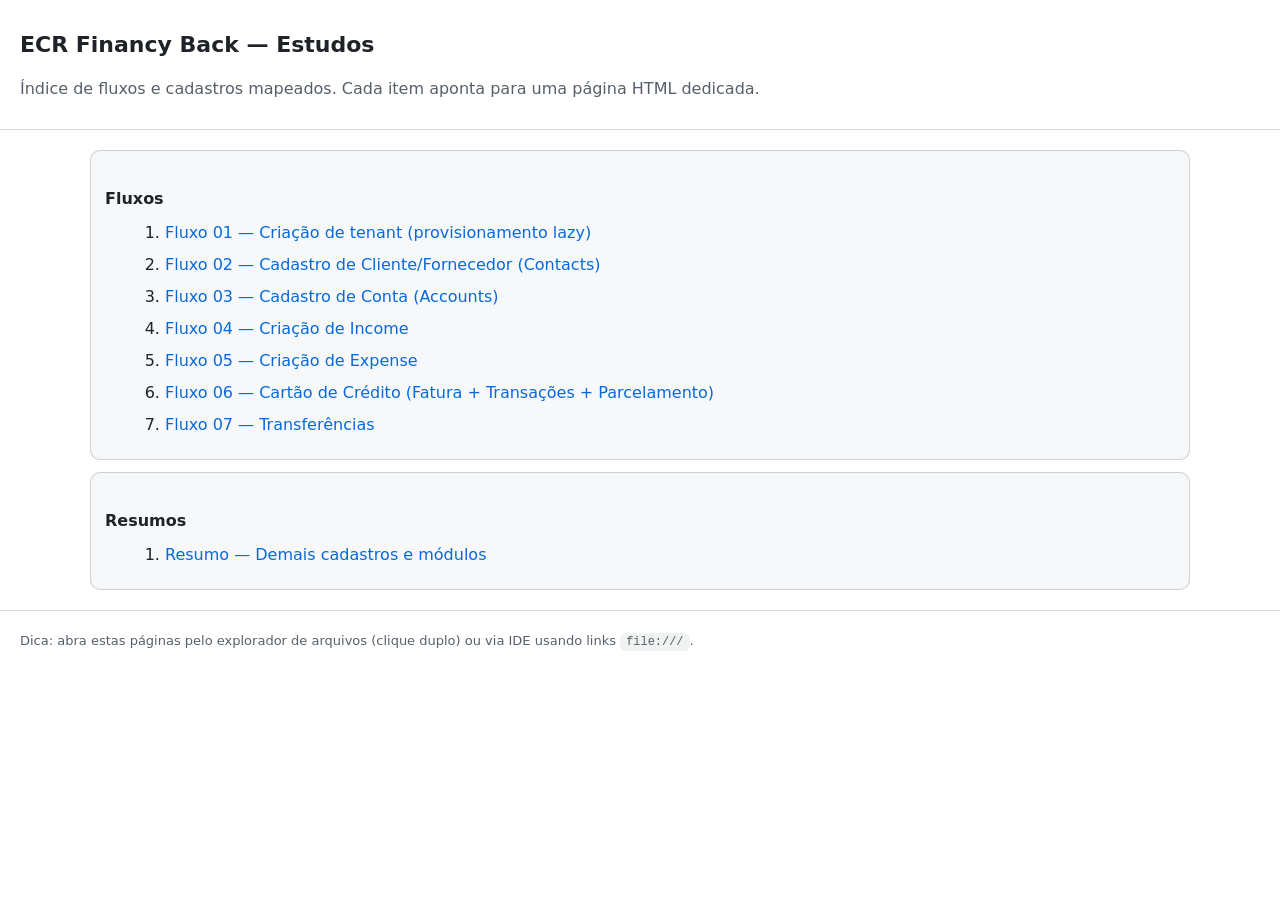
==== study/index.html @ fd9f809b "study: Add" ====
<!doctype html>
<html lang="pt-BR">
  <head>
    <meta charset="utf-8" />
    <meta name="viewport" content="width=device-width, initial-scale=1" />
    <title>ECR Financy Back — Estudos (Index)</title>
    <style>
      :root {
        color-scheme: light dark;
        --bg: #0b0f14;
        --panel: #121923;
        --text: #e6edf3;
        --muted: #a4b1c0;
        --link: #7aa2ff;
        --border: rgba(255, 255, 255, 0.12);
        --code: rgba(255, 255, 255, 0.06);
      }
      @media (prefers-color-scheme: light) {
        :root {
          --bg: #ffffff;
          --panel: #f6f8fa;
          --text: #1f2328;
          --muted: #57606a;
          --link: #0969da;
          --border: rgba(31, 35, 40, 0.18);
          --code: rgba(31, 35, 40, 0.06);
        }
      }
      body {
        margin: 0;
        padding: 0;
        font-family:
          ui-sans-serif,
          system-ui,
          -apple-system,
          Segoe UI,
          Roboto,
          Helvetica,
          Arial;
        background: var(--bg);
        color: var(--text);
        line-height: 1.5;
      }
      header {
        padding: 28px 20px 12px;
        border-bottom: 1px solid var(--border);
      }
      main {
        max-width: 1100px;
        margin: 0 auto;
        padding: 20px;
      }
      h1 {
        margin: 0 0 8px;
        font-size: 22px;
        font-weight: 700;
      }
      h2 {
        margin: 22px 0 10px;
        font-size: 16px;
      }
      .muted {
        color: var(--muted);
      }
      .panel {
        background: var(--panel);
        border: 1px solid var(--border);
        border-radius: 10px;
        padding: 14px 14px;
      }
      a {
        color: var(--link);
        text-decoration: none;
      }
      a:hover {
        text-decoration: underline;
      }
      code {
        background: var(--code);
        padding: 2px 6px;
        border-radius: 6px;
        font-family: ui-monospace, SFMono-Regular, Menlo, Monaco, Consolas, "Liberation Mono",
          "Courier New", monospace;
        font-size: 0.92em;
      }
      ol {
        margin: 10px 0 0 20px;
      }
      li {
        margin: 8px 0;
      }
      footer {
        padding: 20px;
        border-top: 1px solid var(--border);
        color: var(--muted);
        font-size: 13px;
      }
    </style>
  </head>
  <body>
    <header>
      <h1>ECR Financy Back — Estudos</h1>
      <p class="muted">
        Índice de fluxos e cadastros mapeados. Cada item aponta para uma página HTML dedicada.
      </p>
    </header>
    <main>
      <section class="panel">
        <h2>Fluxos</h2>
        <ol>
          <li><a href="./flow-01-tenant.html">Fluxo 01 — Criação de tenant (provisionamento lazy)</a></li>
          <li>
            <a href="./flow-02-contacts.html">Fluxo 02 — Cadastro de Cliente/Fornecedor (Contacts)</a>
          </li>
          <li><a href="./flow-03-accounts.html">Fluxo 03 — Cadastro de Conta (Accounts)</a></li>
          <li><a href="./flow-04-income-create.html">Fluxo 04 — Criação de Income</a></li>
          <li><a href="./flow-05-expense-create.html">Fluxo 05 — Criação de Expense</a></li>
          <li>
            <a href="./flow-06-credit-card.html"
              >Fluxo 06 — Cartão de Crédito (Fatura + Transações + Parcelamento)</a
            >
          </li>
          <li><a href="./flow-07-transfers.html">Fluxo 07 — Transferências</a></li>
        </ol>
      </section>

      <section class="panel" style="margin-top: 12px">
        <h2>Resumos</h2>
        <ol>
          <li><a href="./cadastros-resumo.html">Resumo — Demais cadastros e módulos</a></li>
        </ol>
      </section>
    </main>
    <footer>
      Dica: abra estas páginas pelo explorador de arquivos (clique duplo) ou via IDE usando links
      <code>file:///</code>.
    </footer>
  </body>
</html>
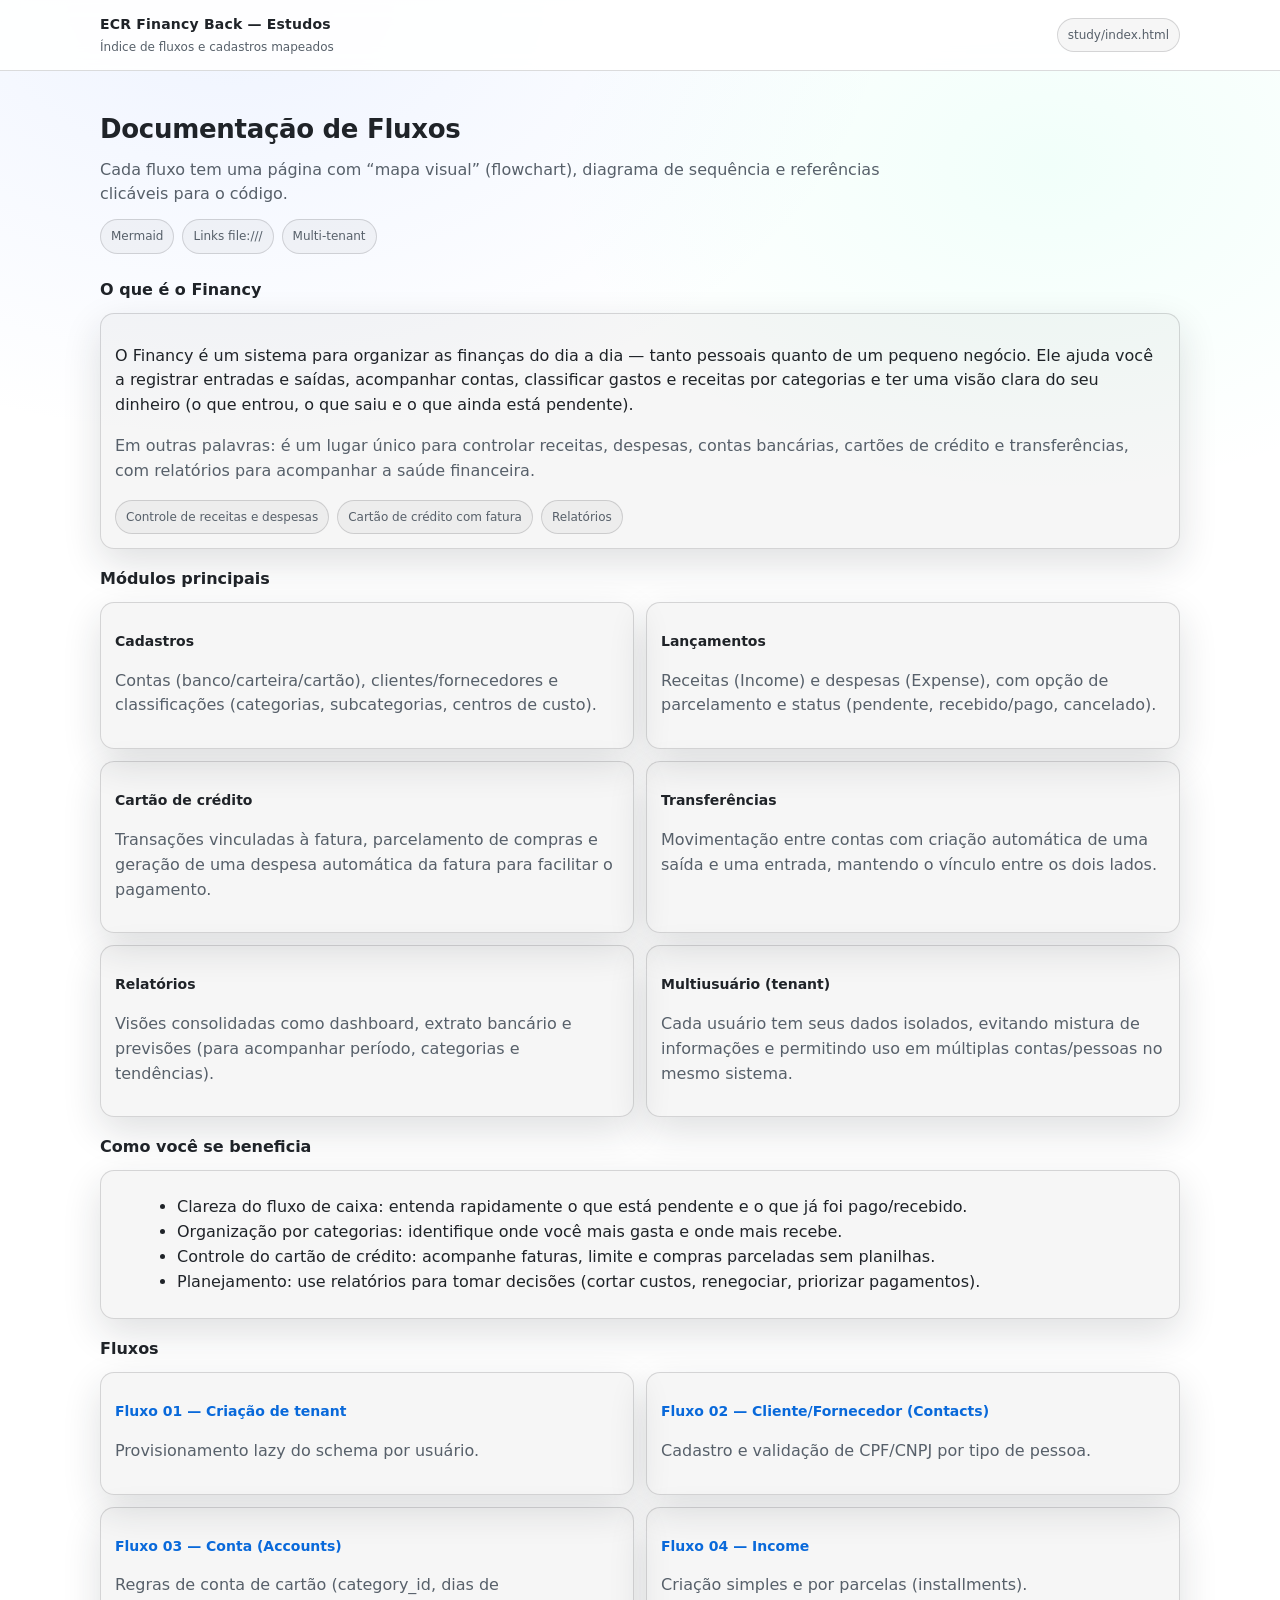
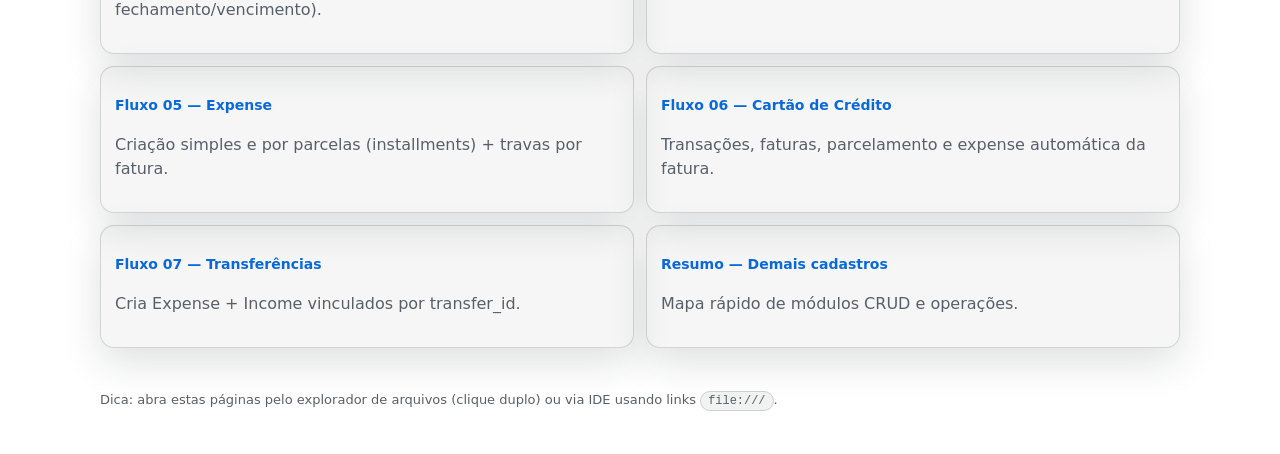
==== commit 6ec6346c: "study: new layout" ====
--- a/study/index.html
+++ b/study/index.html
@@ -4,136 +4,165 @@
     <meta charset="utf-8" />
     <meta name="viewport" content="width=device-width, initial-scale=1" />
     <title>ECR Financy Back — Estudos (Index)</title>
-    <style>
-      :root {
-        color-scheme: light dark;
-        --bg: #0b0f14;
-        --panel: #121923;
-        --text: #e6edf3;
-        --muted: #a4b1c0;
-        --link: #7aa2ff;
-        --border: rgba(255, 255, 255, 0.12);
-        --code: rgba(255, 255, 255, 0.06);
-      }
-      @media (prefers-color-scheme: light) {
-        :root {
-          --bg: #ffffff;
-          --panel: #f6f8fa;
-          --text: #1f2328;
-          --muted: #57606a;
-          --link: #0969da;
-          --border: rgba(31, 35, 40, 0.18);
-          --code: rgba(31, 35, 40, 0.06);
-        }
-      }
-      body {
-        margin: 0;
-        padding: 0;
-        font-family:
-          ui-sans-serif,
-          system-ui,
-          -apple-system,
-          Segoe UI,
-          Roboto,
-          Helvetica,
-          Arial;
-        background: var(--bg);
-        color: var(--text);
-        line-height: 1.5;
-      }
-      header {
-        padding: 28px 20px 12px;
-        border-bottom: 1px solid var(--border);
-      }
-      main {
-        max-width: 1100px;
-        margin: 0 auto;
-        padding: 20px;
-      }
-      h1 {
-        margin: 0 0 8px;
-        font-size: 22px;
-        font-weight: 700;
-      }
-      h2 {
-        margin: 22px 0 10px;
-        font-size: 16px;
-      }
-      .muted {
-        color: var(--muted);
-      }
-      .panel {
-        background: var(--panel);
-        border: 1px solid var(--border);
-        border-radius: 10px;
-        padding: 14px 14px;
-      }
-      a {
-        color: var(--link);
-        text-decoration: none;
-      }
-      a:hover {
-        text-decoration: underline;
-      }
-      code {
-        background: var(--code);
-        padding: 2px 6px;
-        border-radius: 6px;
-        font-family: ui-monospace, SFMono-Regular, Menlo, Monaco, Consolas, "Liberation Mono",
-          "Courier New", monospace;
-        font-size: 0.92em;
-      }
-      ol {
-        margin: 10px 0 0 20px;
-      }
-      li {
-        margin: 8px 0;
-      }
-      footer {
-        padding: 20px;
-        border-top: 1px solid var(--border);
-        color: var(--muted);
-        font-size: 13px;
-      }
-    </style>
+    <link rel="stylesheet" href="./assets/study.css" />
   </head>
   <body>
-    <header>
-      <h1>ECR Financy Back — Estudos</h1>
-      <p class="muted">
-        Índice de fluxos e cadastros mapeados. Cada item aponta para uma página HTML dedicada.
-      </p>
+    <header class="topbar">
+      <div class="topbar-inner">
+        <div class="brand">
+          <div class="brand-title">ECR Financy Back — Estudos</div>
+          <div class="brand-subtitle">Índice de fluxos e cadastros mapeados</div>
+        </div>
+        <div class="crumbs">
+          <span class="pill">study/index.html</span>
+        </div>
+      </div>
     </header>
-    <main>
-      <section class="panel">
-        <h2>Fluxos</h2>
-        <ol>
-          <li><a href="./flow-01-tenant.html">Fluxo 01 — Criação de tenant (provisionamento lazy)</a></li>
-          <li>
-            <a href="./flow-02-contacts.html">Fluxo 02 — Cadastro de Cliente/Fornecedor (Contacts)</a>
-          </li>
-          <li><a href="./flow-03-accounts.html">Fluxo 03 — Cadastro de Conta (Accounts)</a></li>
-          <li><a href="./flow-04-income-create.html">Fluxo 04 — Criação de Income</a></li>
-          <li><a href="./flow-05-expense-create.html">Fluxo 05 — Criação de Expense</a></li>
-          <li>
-            <a href="./flow-06-credit-card.html"
-              >Fluxo 06 — Cartão de Crédito (Fatura + Transações + Parcelamento)</a
-            >
-          </li>
-          <li><a href="./flow-07-transfers.html">Fluxo 07 — Transferências</a></li>
-        </ol>
+    <main class="container">
+      <section class="hero">
+        <h1>Documentação de Fluxos</h1>
+        <p>
+          Cada fluxo tem uma página com “mapa visual” (flowchart), diagrama de sequência e referências
+          clicáveis para o código.
+        </p>
+        <div class="pills">
+          <span class="pill">Mermaid</span>
+          <span class="pill">Links file:///</span>
+          <span class="pill">Multi-tenant</span>
+        </div>
       </section>
 
-      <section class="panel" style="margin-top: 12px">
-        <h2>Resumos</h2>
-        <ol>
-          <li><a href="./cadastros-resumo.html">Resumo — Demais cadastros e módulos</a></li>
-        </ol>
+      <section class="section">
+        <h2>O que é o Financy</h2>
+        <div class="card">
+          <p>
+            O Financy é um sistema para organizar as finanças do dia a dia — tanto pessoais quanto de um
+            pequeno negócio. Ele ajuda você a registrar entradas e saídas, acompanhar contas, classificar
+            gastos e receitas por categorias e ter uma visão clara do seu dinheiro (o que entrou, o que
+            saiu e o que ainda está pendente).
+          </p>
+          <p class="muted">
+            Em outras palavras: é um lugar único para controlar receitas, despesas, contas bancárias,
+            cartões de crédito e transferências, com relatórios para acompanhar a saúde financeira.
+          </p>
+          <div class="pills">
+            <span class="pill">Controle de receitas e despesas</span>
+            <span class="pill">Cartão de crédito com fatura</span>
+            <span class="pill">Relatórios</span>
+          </div>
+        </div>
       </section>
+
+      <section class="section">
+        <h2>Módulos principais</h2>
+        <div class="grid2">
+          <div class="card">
+            <h3>Cadastros</h3>
+            <p class="muted">
+              Contas (banco/carteira/cartão), clientes/fornecedores e classificações (categorias,
+              subcategorias, centros de custo).
+            </p>
+          </div>
+          <div class="card">
+            <h3>Lançamentos</h3>
+            <p class="muted">
+              Receitas (Income) e despesas (Expense), com opção de parcelamento e status (pendente,
+              recebido/pago, cancelado).
+            </p>
+          </div>
+          <div class="card">
+            <h3>Cartão de crédito</h3>
+            <p class="muted">
+              Transações vinculadas à fatura, parcelamento de compras e geração de uma despesa automática
+              da fatura para facilitar o pagamento.
+            </p>
+          </div>
+          <div class="card">
+            <h3>Transferências</h3>
+            <p class="muted">
+              Movimentação entre contas com criação automática de uma saída e uma entrada, mantendo o
+              vínculo entre os dois lados.
+            </p>
+          </div>
+          <div class="card">
+            <h3>Relatórios</h3>
+            <p class="muted">
+              Visões consolidadas como dashboard, extrato bancário e previsões (para acompanhar período,
+              categorias e tendências).
+            </p>
+          </div>
+          <div class="card">
+            <h3>Multiusuário (tenant)</h3>
+            <p class="muted">
+              Cada usuário tem seus dados isolados, evitando mistura de informações e permitindo uso em
+              múltiplas contas/pessoas no mesmo sistema.
+            </p>
+          </div>
+        </div>
+      </section>
+
+      <section class="section">
+        <h2>Como você se beneficia</h2>
+        <div class="card">
+          <ul>
+            <li>
+              Clareza do fluxo de caixa: entenda rapidamente o que está pendente e o que já foi pago/recebido.
+            </li>
+            <li>
+              Organização por categorias: identifique onde você mais gasta e onde mais recebe.
+            </li>
+            <li>
+              Controle do cartão de crédito: acompanhe faturas, limite e compras parceladas sem planilhas.
+            </li>
+            <li>
+              Planejamento: use relatórios para tomar decisões (cortar custos, renegociar, priorizar pagamentos).
+            </li>
+          </ul>
+        </div>
+      </section>
+
+      <section class="section">
+        <h2>Fluxos</h2>
+        <div class="grid2">
+          <div class="card">
+            <h3><a href="./flow-01-tenant.html">Fluxo 01 — Criação de tenant</a></h3>
+            <p class="muted">Provisionamento lazy do schema por usuário.</p>
+          </div>
+          <div class="card">
+            <h3><a href="./flow-02-contacts.html">Fluxo 02 — Cliente/Fornecedor (Contacts)</a></h3>
+            <p class="muted">Cadastro e validação de CPF/CNPJ por tipo de pessoa.</p>
+          </div>
+          <div class="card">
+            <h3><a href="./flow-03-accounts.html">Fluxo 03 — Conta (Accounts)</a></h3>
+            <p class="muted">Regras de conta de cartão (category_id, dias de fechamento/vencimento).</p>
+          </div>
+          <div class="card">
+            <h3><a href="./flow-04-income-create.html">Fluxo 04 — Income</a></h3>
+            <p class="muted">Criação simples e por parcelas (installments).</p>
+          </div>
+          <div class="card">
+            <h3><a href="./flow-05-expense-create.html">Fluxo 05 — Expense</a></h3>
+            <p class="muted">Criação simples e por parcelas (installments) + travas por fatura.</p>
+          </div>
+          <div class="card">
+            <h3><a href="./flow-06-credit-card.html">Fluxo 06 — Cartão de Crédito</a></h3>
+            <p class="muted">Transações, faturas, parcelamento e expense automática da fatura.</p>
+          </div>
+          <div class="card">
+            <h3><a href="./flow-07-transfers.html">Fluxo 07 — Transferências</a></h3>
+            <p class="muted">Cria Expense + Income vinculados por transfer_id.</p>
+          </div>
+          <div class="card">
+            <h3><a href="./cadastros-resumo.html">Resumo — Demais cadastros</a></h3>
+            <p class="muted">Mapa rápido de módulos CRUD e operações.</p>
+          </div>
+        </div>
+      </section>
+
+      <div class="footer">
+        Dica: abra estas páginas pelo explorador de arquivos (clique duplo) ou via IDE usando links
+        <code>file:///</code>.
+      </div>
     </main>
-    <footer>
-      Dica: abra estas páginas pelo explorador de arquivos (clique duplo) ou via IDE usando links
-      <code>file:///</code>.
-    </footer>
   </body>
 </html>
--- a/study/assets/study.css
+++ b/study/assets/study.css
@@ -0,0 +1,363 @@
+@layer base, components;
+
+@layer base {
+  :root {
+    color-scheme: light dark;
+    --bg: #0b0f14;
+    --surface: rgba(255, 255, 255, 0.04);
+    --panel: rgba(255, 255, 255, 0.06);
+    --panel-strong: rgba(255, 255, 255, 0.09);
+    --text: #e6edf3;
+    --muted: #a4b1c0;
+    --link: #7aa2ff;
+    --border: rgba(255, 255, 255, 0.12);
+    --shadow: 0 12px 38px rgba(0, 0, 0, 0.32);
+    --code: rgba(255, 255, 255, 0.06);
+    --radius: 14px;
+    --radius-sm: 10px;
+    --max: 1120px;
+  }
+
+  @media (prefers-color-scheme: light) {
+    :root {
+      --bg: #ffffff;
+      --surface: rgba(31, 35, 40, 0.03);
+      --panel: rgba(31, 35, 40, 0.04);
+      --panel-strong: rgba(31, 35, 40, 0.06);
+      --text: #1f2328;
+      --muted: #57606a;
+      --link: #0969da;
+      --border: rgba(31, 35, 40, 0.16);
+      --shadow: 0 14px 38px rgba(31, 35, 40, 0.14);
+      --code: rgba(31, 35, 40, 0.06);
+    }
+  }
+
+  * {
+    box-sizing: border-box;
+  }
+
+  body {
+    margin: 0;
+    padding: 0;
+    font-family:
+      ui-sans-serif,
+      system-ui,
+      -apple-system,
+      Segoe UI,
+      Roboto,
+      Helvetica,
+      Arial;
+    background: radial-gradient(1200px 800px at 18% 0%, rgba(122, 162, 255, 0.12), transparent 55%),
+      radial-gradient(900px 600px at 82% 8%, rgba(78, 255, 191, 0.08), transparent 55%),
+      var(--bg);
+    color: var(--text);
+    line-height: 1.55;
+  }
+
+  a {
+    color: var(--link);
+    text-decoration: none;
+  }
+
+  a:hover {
+    text-decoration: underline;
+  }
+
+  code {
+    background: var(--code);
+    padding: 2px 7px;
+    border-radius: 999px;
+    font-family: ui-monospace, SFMono-Regular, Menlo, Monaco, Consolas, "Liberation Mono",
+      "Courier New", monospace;
+    font-size: 0.92em;
+    border: 1px solid var(--border);
+  }
+
+  pre {
+    margin: 0;
+  }
+
+  ul,
+  ol {
+    margin: 10px 0 10px 22px;
+  }
+}
+
+@layer components {
+  .container {
+    max-width: var(--max);
+    margin: 0 auto;
+    padding: 20px;
+  }
+
+  .topbar {
+    position: sticky;
+    top: 0;
+    z-index: 10;
+    backdrop-filter: blur(10px);
+    background: color-mix(in srgb, var(--bg), transparent 10%);
+    border-bottom: 1px solid var(--border);
+  }
+
+  .topbar-inner {
+    max-width: var(--max);
+    margin: 0 auto;
+    padding: 14px 20px;
+    display: flex;
+    align-items: center;
+    justify-content: space-between;
+    gap: 12px;
+  }
+
+  .brand {
+    display: flex;
+    flex-direction: column;
+    gap: 2px;
+    min-width: 0;
+  }
+
+  .brand-title {
+    font-size: 14px;
+    font-weight: 700;
+    letter-spacing: 0.2px;
+    white-space: nowrap;
+    overflow: hidden;
+    text-overflow: ellipsis;
+  }
+
+  .brand-subtitle {
+    font-size: 12px;
+    color: var(--muted);
+    white-space: nowrap;
+    overflow: hidden;
+    text-overflow: ellipsis;
+  }
+
+  .crumbs {
+    display: flex;
+    gap: 10px;
+    align-items: center;
+    flex-wrap: wrap;
+    justify-content: flex-end;
+    font-size: 13px;
+    color: var(--muted);
+  }
+
+  .crumbs a {
+    color: var(--muted);
+    border: 1px solid var(--border);
+    padding: 6px 10px;
+    border-radius: 999px;
+    background: var(--panel);
+  }
+
+  .crumbs a:hover {
+    color: var(--text);
+    text-decoration: none;
+    background: var(--panel-strong);
+  }
+
+  .hero {
+    padding: 18px 0 6px;
+  }
+
+  .hero h1 {
+    font-size: 26px;
+    margin: 0 0 8px;
+    letter-spacing: -0.3px;
+  }
+
+  .hero p {
+    margin: 0;
+    color: var(--muted);
+    max-width: 78ch;
+  }
+
+  .section {
+    margin-top: 14px;
+  }
+
+  .section h2 {
+    font-size: 16px;
+    margin: 18px 0 10px;
+  }
+
+  .section h3 {
+    font-size: 14px;
+    margin: 14px 0 8px;
+  }
+
+  .card {
+    background: var(--panel);
+    border: 1px solid var(--border);
+    border-radius: var(--radius);
+    padding: 14px 14px;
+    box-shadow: var(--shadow);
+  }
+
+  .panel {
+    background: var(--panel);
+    border: 1px solid var(--border);
+    border-radius: var(--radius);
+    padding: 14px 14px;
+    box-shadow: var(--shadow);
+    overflow-x: auto;
+  }
+
+  .grid2 {
+    display: grid;
+    grid-template-columns: 1fr;
+    gap: 12px;
+  }
+
+  .grid {
+    display: grid;
+    grid-template-columns: 1fr;
+    gap: 12px;
+  }
+
+  @media (min-width: 900px) {
+    .grid2 {
+      grid-template-columns: 1fr 1fr;
+    }
+    .grid {
+      grid-template-columns: 1fr 1fr;
+    }
+  }
+
+  .kvs {
+    display: grid;
+    grid-template-columns: 180px 1fr;
+    gap: 8px 12px;
+    align-items: start;
+    margin: 0;
+  }
+
+  .kvs dt {
+    color: var(--muted);
+    font-size: 13px;
+  }
+
+  .kvs dd {
+    margin: 0;
+    font-size: 14px;
+  }
+
+  .muted {
+    color: var(--muted);
+  }
+
+  .pill {
+    display: inline-flex;
+    align-items: center;
+    gap: 8px;
+    padding: 7px 10px;
+    border-radius: 999px;
+    background: var(--panel);
+    border: 1px solid var(--border);
+    color: var(--muted);
+    font-size: 12px;
+    white-space: nowrap;
+  }
+
+  .pills {
+    display: flex;
+    flex-wrap: wrap;
+    gap: 8px;
+    margin-top: 12px;
+  }
+
+  .flow-steps {
+    display: grid;
+    gap: 10px;
+    margin: 10px 0 0;
+    padding: 0;
+    list-style: none;
+    counter-reset: step;
+  }
+
+  .flow-steps li {
+    counter-increment: step;
+    display: grid;
+    grid-template-columns: 34px 1fr;
+    gap: 10px;
+    align-items: start;
+    padding: 12px;
+    border-radius: var(--radius-sm);
+    background: var(--surface);
+    border: 1px solid var(--border);
+  }
+
+  .flow-steps li::before {
+    content: counter(step);
+    display: grid;
+    place-items: center;
+    width: 34px;
+    height: 34px;
+    border-radius: 12px;
+    background: var(--panel-strong);
+    border: 1px solid var(--border);
+    color: var(--text);
+    font-weight: 700;
+    font-size: 13px;
+  }
+
+  .flow-steps strong {
+    display: block;
+    font-size: 14px;
+    margin-bottom: 2px;
+  }
+
+  .flow-steps span {
+    display: block;
+    color: var(--muted);
+    font-size: 13px;
+  }
+
+  .diagram {
+    border-radius: var(--radius);
+    border: 1px solid var(--border);
+    background: var(--panel);
+    padding: 12px;
+    overflow-x: auto;
+  }
+
+  .diagram pre.mermaid {
+    padding: 6px;
+    margin: 0;
+  }
+
+  nav {
+    display: flex;
+    gap: 12px;
+    align-items: center;
+    flex-wrap: wrap;
+  }
+
+  table {
+    width: 100%;
+    border-collapse: collapse;
+    font-size: 14px;
+  }
+
+  th,
+  td {
+    border-bottom: 1px solid var(--border);
+    padding: 10px 8px;
+    vertical-align: top;
+    text-align: left;
+  }
+
+  th {
+    color: var(--muted);
+    font-weight: 600;
+  }
+
+  .footer {
+    margin-top: 24px;
+    padding: 18px 0 24px;
+    color: var(--muted);
+    font-size: 13px;
+  }
+}
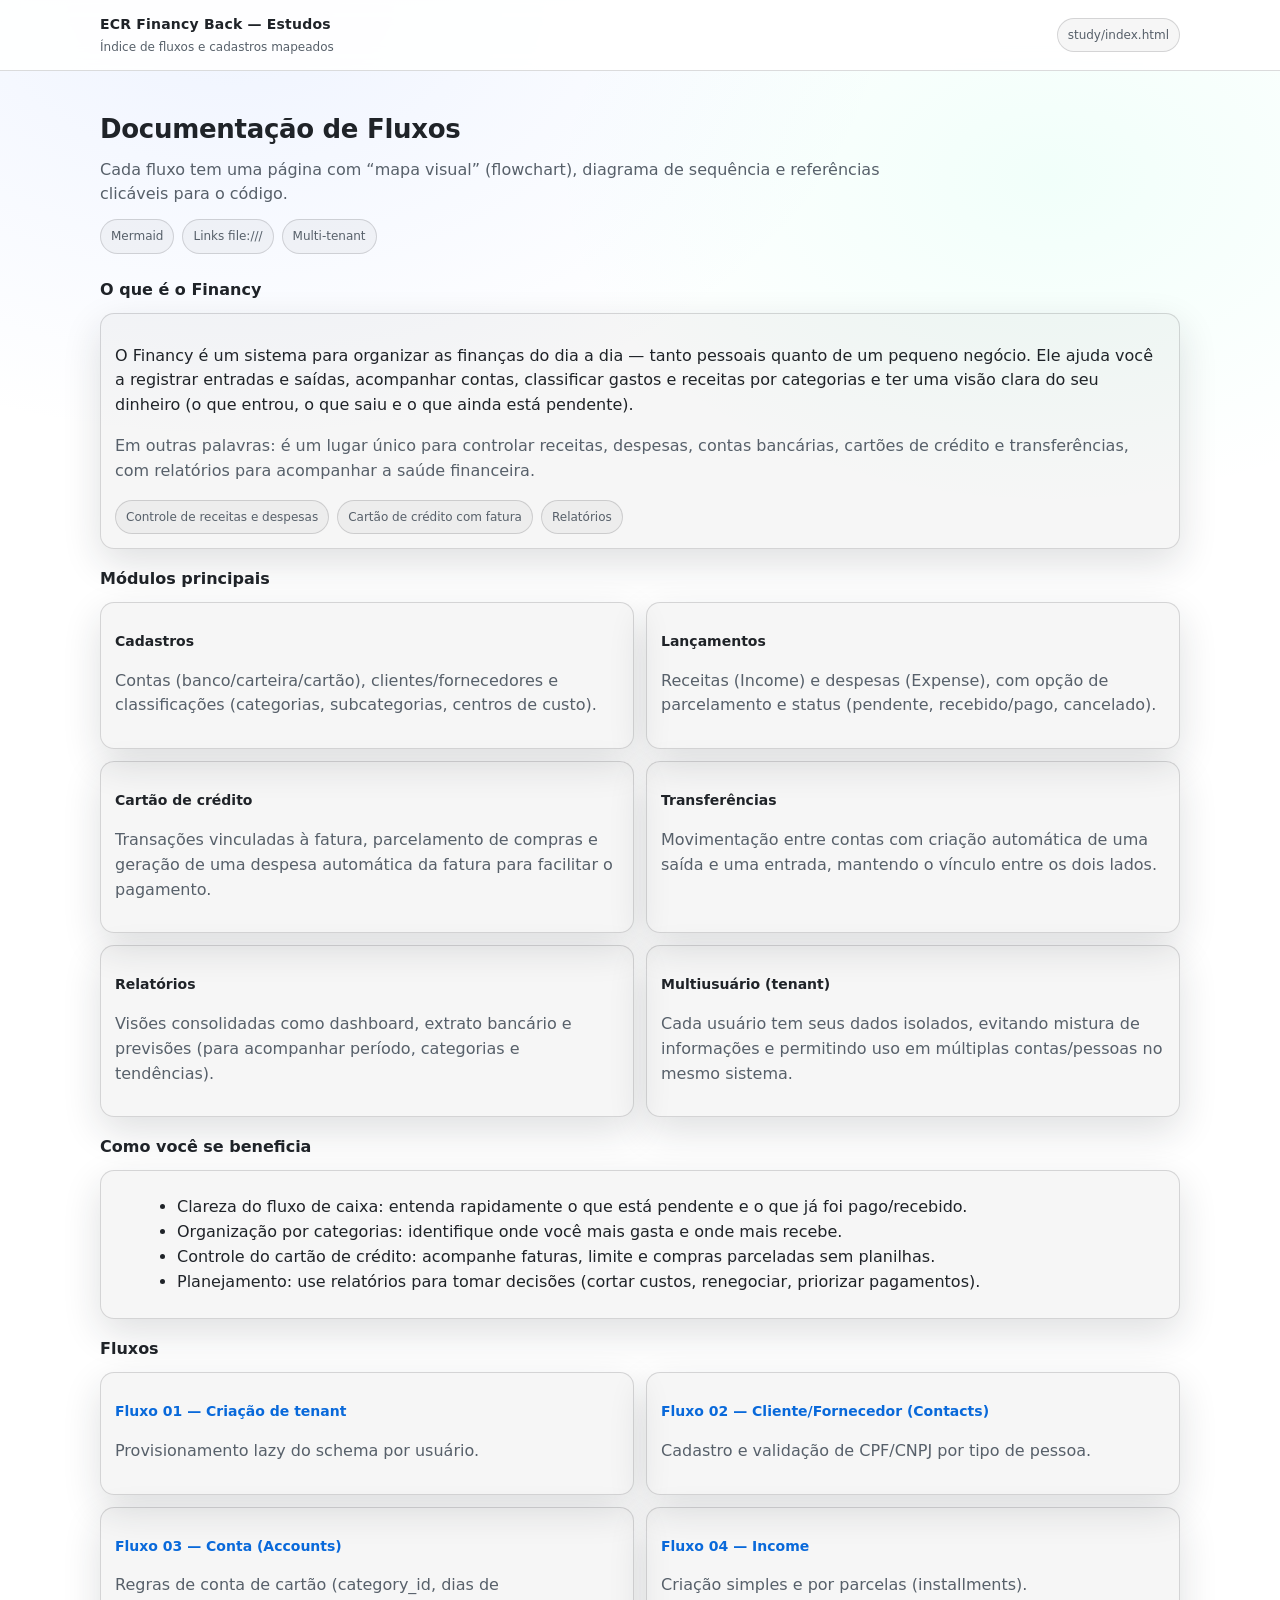
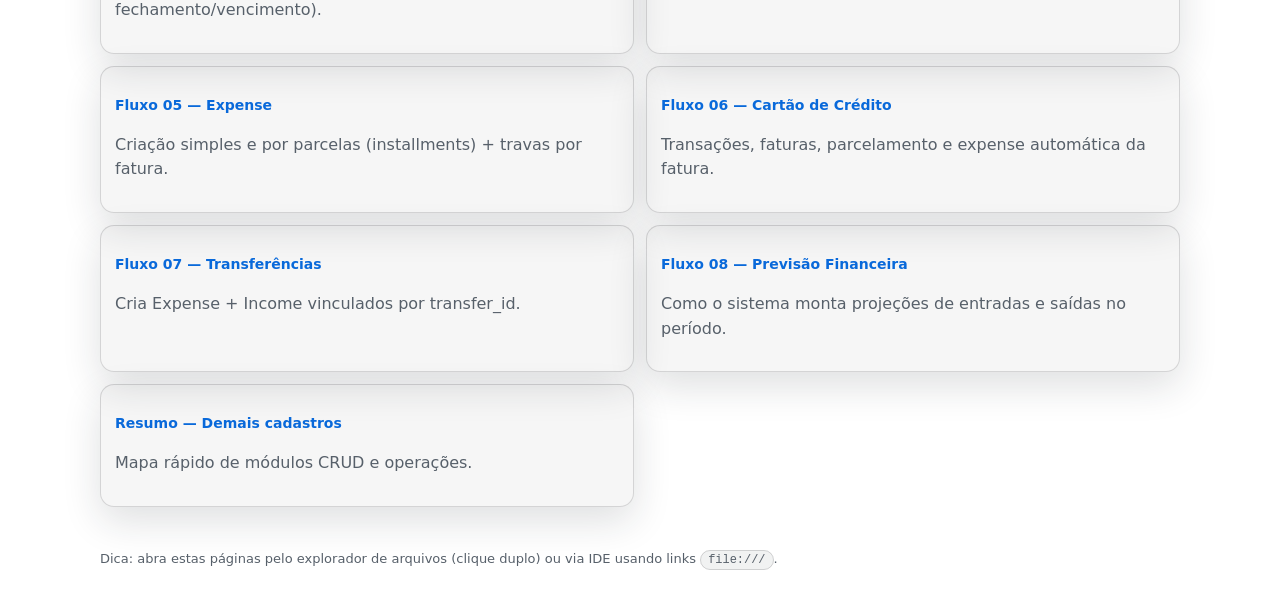
==== commit 4d5f6738: "refactor: simplify financial forecast and add documentation clean up unused decode_token import in a" ====
--- a/study/index.html
+++ b/study/index.html
@@ -153,6 +153,10 @@
             <p class="muted">Cria Expense + Income vinculados por transfer_id.</p>
           </div>
           <div class="card">
+            <h3><a href="./flow-08-financial-forecast.html">Fluxo 08 — Previsão Financeira</a></h3>
+            <p class="muted">Como o sistema monta projeções de entradas e saídas no período.</p>
+          </div>
+          <div class="card">
             <h3><a href="./cadastros-resumo.html">Resumo — Demais cadastros</a></h3>
             <p class="muted">Mapa rápido de módulos CRUD e operações.</p>
           </div>
